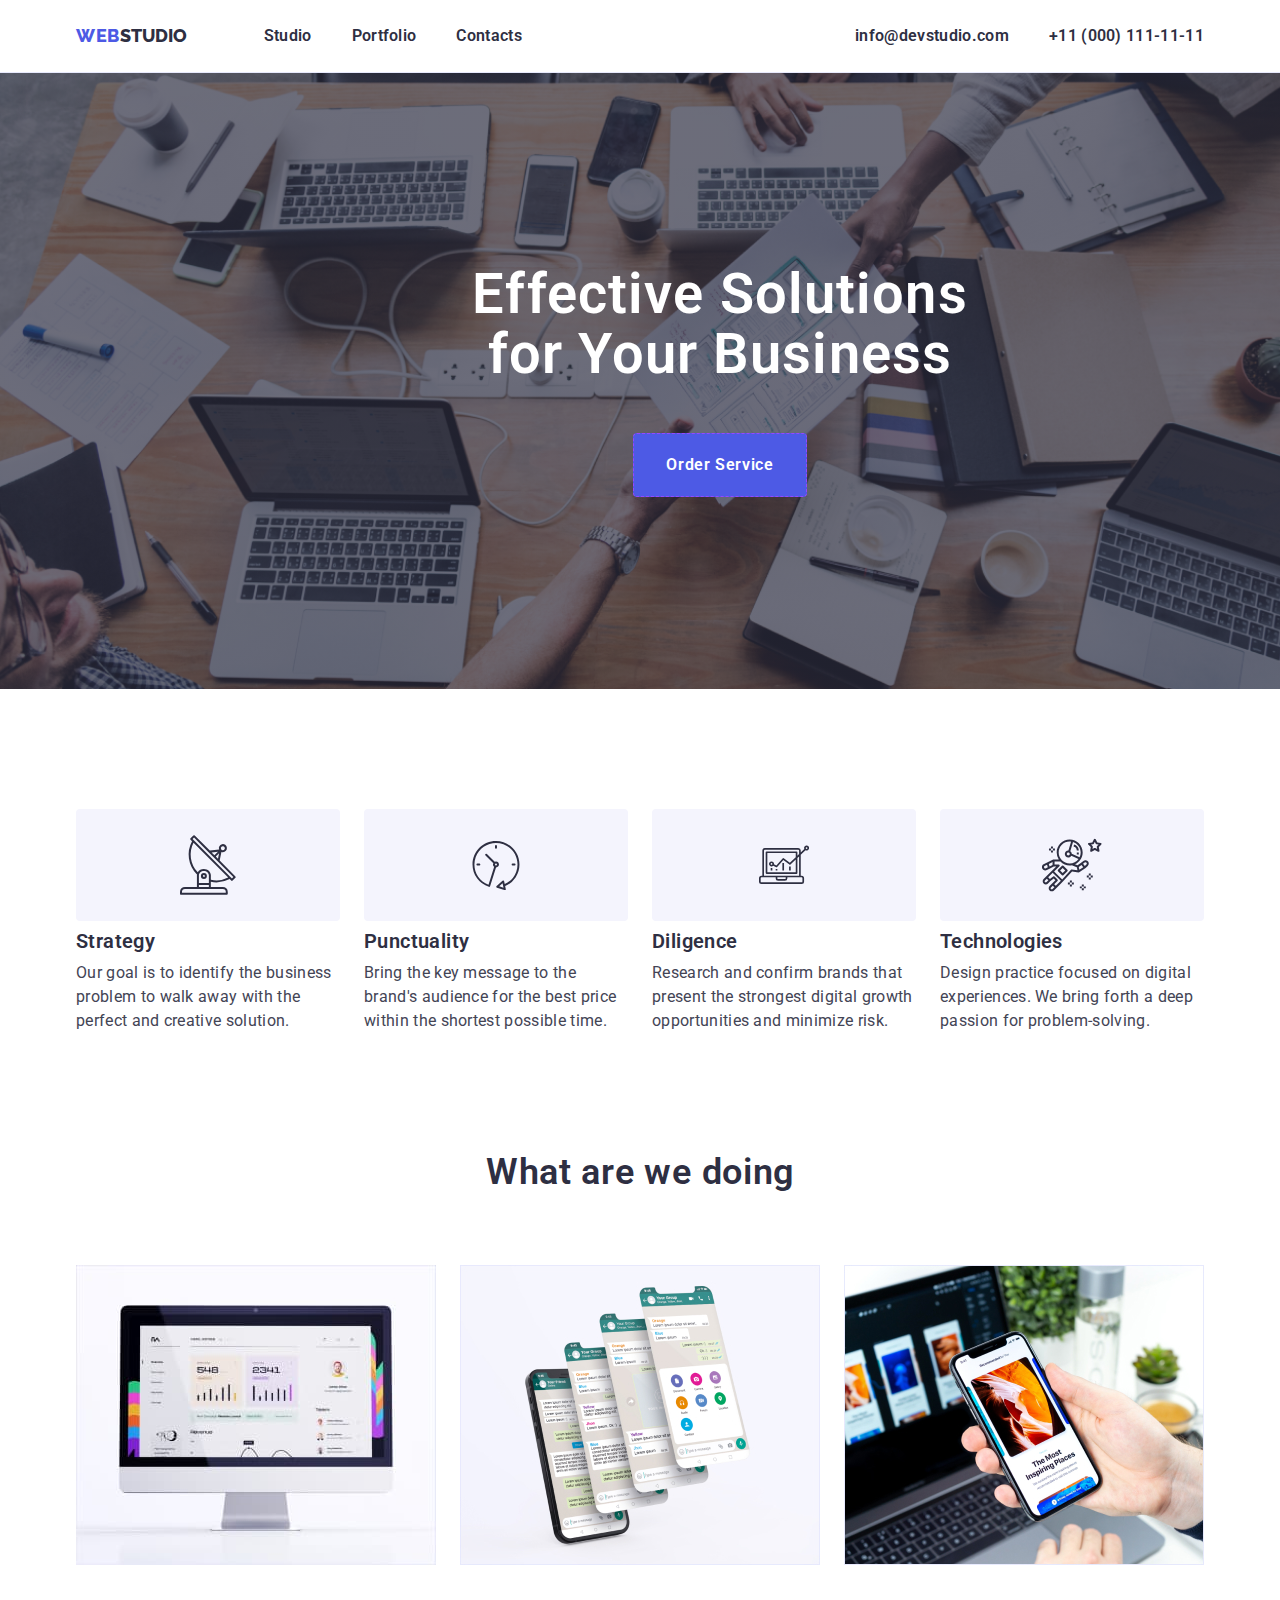
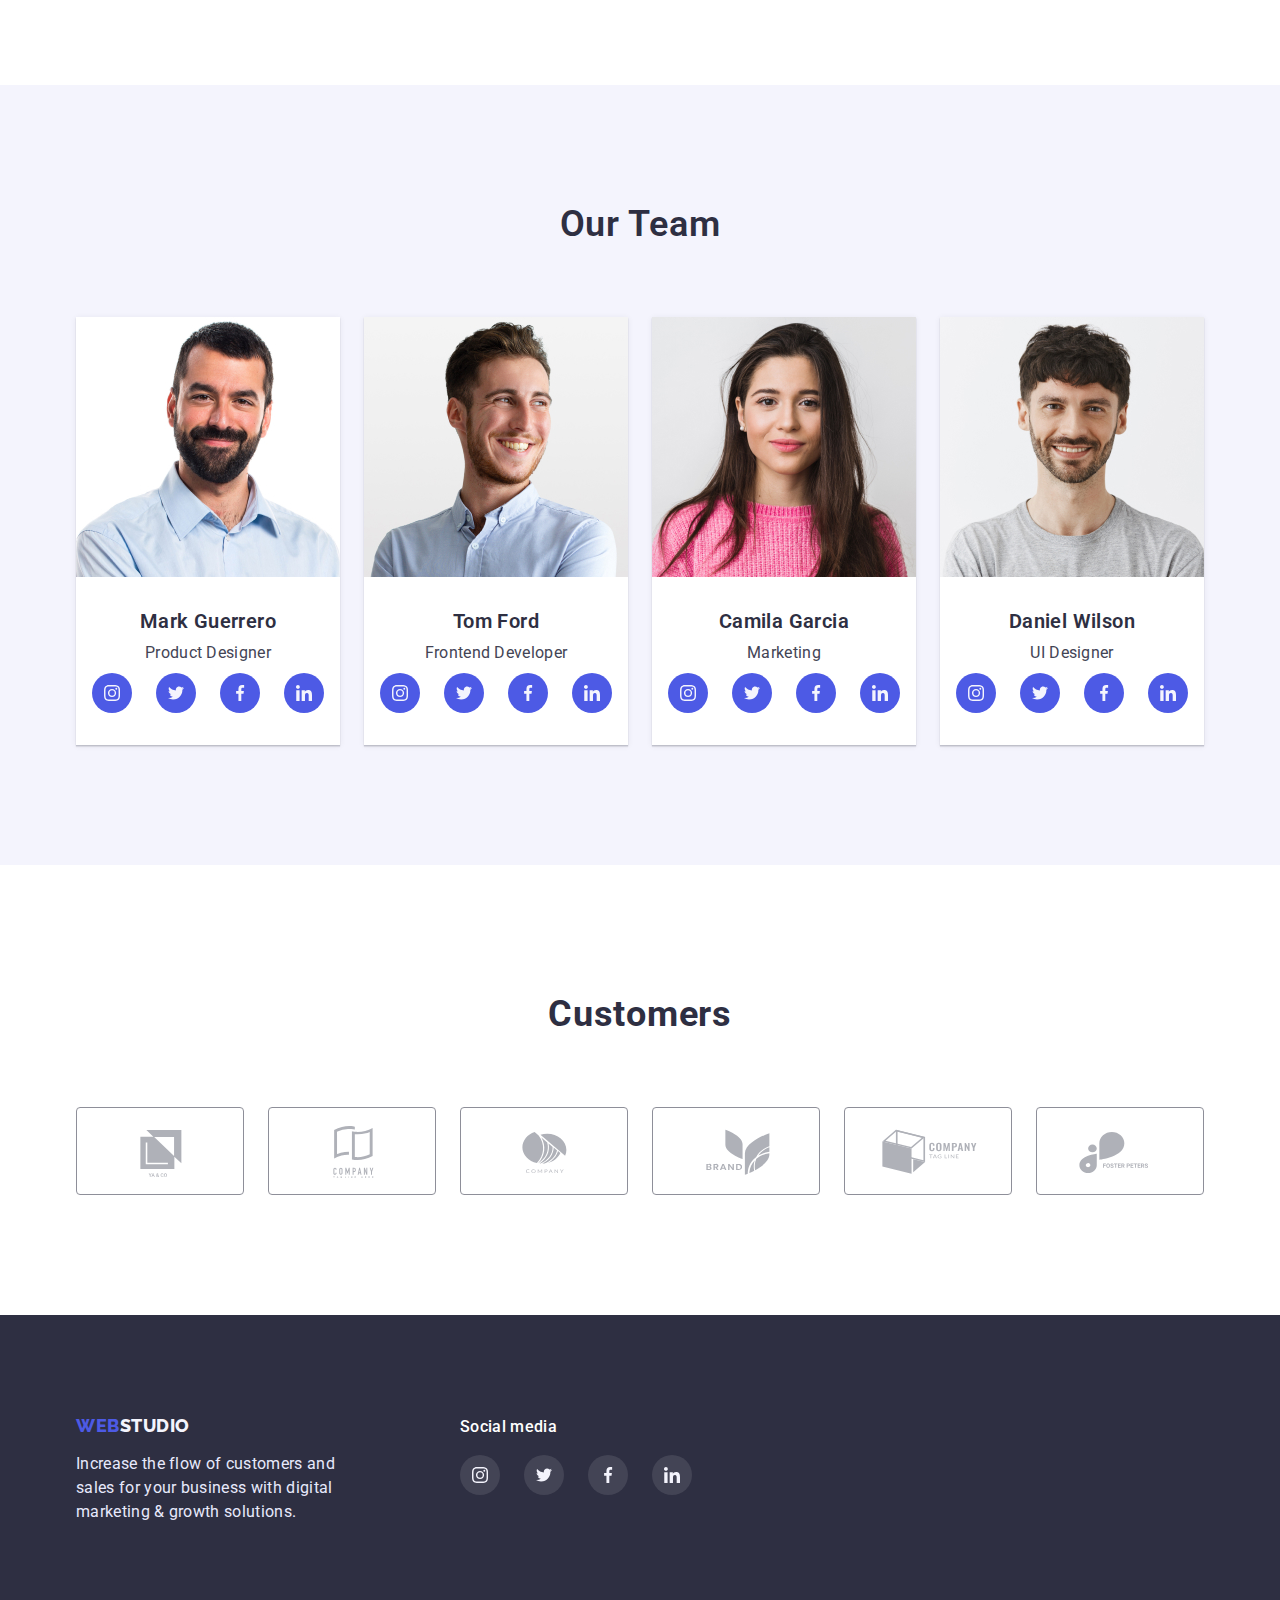
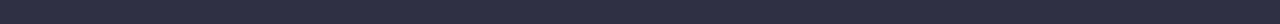
==== index.html @ 657a880b "дз5" ====
<!DOCTYPE html>
<html lang="en">
<head>
    <meta charset="UTF-8">
    <meta http-equiv="X-UA-Compatible" content="IE=edge">
    <meta name="viewport" content="width=device-width, initial-scale=1.0">
    <title>webstudio</title>
    <link rel="preconnect" href="https://fonts.googleapis.com">
    <link rel="preconnect" href="https://fonts.gstatic.com" crossorigin>
    <link href="https://fonts.googleapis.com/css2?family=Raleway:wght@800&family=Roboto:wght@400;500;700;900&display=swap" rel="stylesheet">
    <link rel="stylesheet" href="https://cdnjs.cloudflare.com/ajax/libs/modern-normalize/1.1.0/modern-normalize.min.css">
    <link rel="stylesheet" href="./css/styles.css">
</head>

<body>

<!--Header-->
    <header class="header">
    <div class="container header-container">
            <a class="header-logo link" href="/"><span class="header-logo-web">WEB</span>STUDIO</a>
        <nav class="header-nav">
            <ul class="header-list list">
                <li class="header-item">
                    <a class="header-link link" href="./index.html">Studio</a>
                </li>
                <li class="header-item"><a class="header-link link" href="./portfolio.html">Portfolio</a>
                </li>
                <li class="header-item"><a class="header-link link" href="">Contacts</a>
                </li>
            </ul>
        </nav>
    
            <ul class="contacts list">
                <li class="header-mail"><a class="header-link link" href="mailto:info@devstudio.com">info@devstudio.com</a></li>
                <li class="header-tel"><a class="header-link link" href="tel:+110001111111">+11 (000) 111-11-11</a></li>
            </ul>
        </div>
    </header>

<!--Main-->
    <main>
    <section class="main">
    <div class="container">
        <h1 class="main-title">Effective Solutions for Your Business</h1>
        <button class="main-btn" type="button">Order Service</button>
    </div>
    </section>

    <!--Section-1-->

    <section class="about">
    <div class="container">
        <ul class="about-catalog list">
            <li class="about-list">   
                <div class="about-block">  
                <a href="" class="about-link link">
                    <svg class="about-icon" width="59.72px" height="64px">
                <use href="./image/icons.svg#icon-antenna-1"></use>
                    </svg>    
                </a> </div>
                <h3 class="about-title">Strategy</h3>
                <p class="about-text">Our goal is to identify the business
                    problem to walk away with the perfect and creative solution. </p>
            </li>
            <li class="about-list"> 
                <div class="about-block">
                <a href="" class="about-link link">
                    <svg class="about-icon" width="64px" height="49.09px">
                <use href="./image/icons.svg#icon-clock-1"></use>
                    </svg>
                </a></div>
                <h3 class="about-title">Punctuality</h3>
                <p class="about-text">Bring the key message to the brand's audience for the best price within the shortest possible time.</p>
            </li>
            <li class="about-list">
                <div class="about-block">
                <a href="" class="about-link link">
                    <svg class="about-icon" width="50.13px" height="55.46px">
                <use href="./image/icons.svg#icon-diagram-1"></use>
                    </svg>
                </a></div>
                <h3 class="about-title">Diligence</h3>
                <p class="about-text">Research and confirm brands that present the strongest digital growth opportunities and minimize risk.</p>
            </li>
            <li class="about-list">
                <div class="about-block">
                <a href="" class="about-link link">
                    <svg class="about-icon" width="59.72px" height="64px">
                <use href="./image/icons.svg#icon-astronaut-1"></use>
                    </svg>
                </a></div>
                <h3 class="about-title">Technologies</h3>
                <p class="about-text">Design practice focused on digital experiences. We bring forth a deep passion for problem-solving.</p>
            </li>
        </ul>
    </div>
    </section>

    <!--Section-2-->
    <section class="product">
    <div class="container">
        <h2 class="product-title">What are we doing</h2>
        <ul class="product-catalog list">
            <li class="product-item"><img src="./image/img1.jpg" alt="monitor" width="360"></li>
            <li class="product-item"><img src="./image/img2.jpg" alt="phone" width="360"></li>
            <li class="product-item"><img src="./image/img3.jpg" alt="notebook" width="360"></li>
        </ul>
    </div>
    </section>

    <!--Section-3-->
    <section class="team">
    <div class="container">
        <h2 class="team-title">Our Team</h2>
        <ul class="team-catalog list">
            <li class="team-item">
                <img src="./image/team1.jpg" alt="Mark Guerrero" width="264">
            <div class="team-block">
                <h3 class="team-tit">Mark Guerrero</h3>
                <p class="team-text">Product Designer</p>
                <ul class="team-soc-list list">
                    <li class="team-soc-item">
                        <a href="" class="team-soc-link link">
                            <svg class="team-soc-icon" width="16" height="16">
                                <use href="./image/icons.svg#icon-instagram-2">
                                </use>
                            </svg>
                        </a>
                    </li>
                    <li class="team-soc-item">
                        <a href="" class="team-soc-link link">
                        <svg class="team-soc-icon" width="16" height="16">
                            <use href="./image/icons.svg#icon-twitter-1">
                            </use>
                        </svg>
                        </a>
                    </li>
                    <li class="team-soc-item">
                        <a href="" class="team-soc-link link">
                        <svg class="team-soc-icon" width="16" height="16">
                            <use href="./image/icons.svg#icon-facebook-1">
                            </use>
                        </svg>
                        </a>
                    </li>
                    <li class="team-soc-item"><a href="" class="team-soc-link link">
                        <svg class="team-soc-icon" width="16" height="16">
                            <use href="./image/icons.svg#icon-linkedin-1">
                            </use>
                        </svg>
                        </a>
                    </li>
                </ul>
            </div>
            </li>
            <li class="team-item">
                <img src="./image/team2.jpg" alt="Tom Ford" width="264">
            <div class="team-block">
                <h3 class="team-tit">Tom Ford</h3>
                <p class="team-text">Frontend Developer</p>
                <ul class="team-soc-list list">
                    <li class="team-soc-item">
                        <a href="" class="team-soc-link link">
                            <svg class="team-soc-icon" width="16" height="16">
                                <use href="./image/icons.svg#icon-instagram-2">
                                </use>
                            </svg>
                        </a>
                    </li>
                    <li class="team-soc-item">
                        <a href="" class="team-soc-link link">
                        <svg class="team-soc-icon" width="16" height="16">
                            <use href="./image/icons.svg#icon-twitter-1">
                            </use>
                        </svg>
                        </a>
                    </li>
                    <li class="team-soc-item">
                        <a href="" class="team-soc-link link">
                        <svg class="team-soc-icon" width="16" height="16">
                            <use href="./image/icons.svg#icon-facebook-1">
                            </use>
                        </svg>
                        </a>
                    </li>
                    <li class="team-soc-item"><a href="" class="team-soc-link link">
                        <svg class="team-soc-icon" width="16" height="16">
                            <use href="./image/icons.svg#icon-linkedin-1">
                            </use>
                        </svg>
                        </a>
                    </li>
                </ul>
            </div>
            </li>
            <li class="team-item">
                <img src="./image/team3.jpg" alt="Camila Garcia" width="264">
            <div class="team-block">
                <h3 class="team-tit">Camila Garcia</h3>
                <p class="team-text">Marketing</p>
                <ul class="team-soc-list list">
                    <li class="team-soc-item">
                        <a href="" class="team-soc-link link">
                            <svg class="team-soc-icon" width="16" height="16">
                                <use href="./image/icons.svg#icon-instagram-2">
                                </use>
                            </svg>
                        </a>
                    </li>
                    <li class="team-soc-item">
                        <a href="" class="team-soc-link link">
                        <svg class="team-soc-icon" width="16" height="16">
                            <use href="./image/icons.svg#icon-twitter-1">
                            </use>
                        </svg>
                        </a>
                    </li>
                    <li class="team-soc-item">
                        <a href="" class="team-soc-link link">
                        <svg class="team-soc-icon" width="16" height="16">
                            <use href="./image/icons.svg#icon-facebook-1">
                            </use>
                        </svg>
                        </a>
                    </li>
                    <li class="team-soc-item"><a href="" class="team-soc-link link">
                        <svg class="team-soc-icon" width="16" height="16">
                            <use href="./image/icons.svg#icon-linkedin-1">
                            </use>
                        </svg>
                        </a>
                    </li>
                </ul>
            </div>
            </li>
            <li class="team-item">
                <img src="./image/team4.jpg" alt="Daniel Wilson" width="264">
            <div class="team-block">
                <h3 class="team-tit">Daniel Wilson</h3>
                <p class="team-text">UI Designer</p>
                <ul class="team-soc-list list">
                    <li class="team-soc-item">
                        <a href="" class="team-soc-link link">
                            <svg class="team-soc-icon" width="16" height="16">
                                <use href="./image/icons.svg#icon-instagram-2">
                                </use>
                            </svg>
                        </a>
                    </li>
                    <li class="team-soc-item">
                        <a href="" class="team-soc-link link">
                        <svg class="team-soc-icon" width="16" height="16">
                            <use href="./image/icons.svg#icon-twitter-1">
                            </use>
                        </svg>
                        </a>
                    </li>
                    <li class="team-soc-item">
                        <a href="" class="team-soc-link link">
                        <svg class="team-soc-icon" width="16" height="16">
                            <use href="./image/icons.svg#icon-facebook-1">
                            </use>
                        </svg>
                        </a>
                    </li>
                    <li class="team-soc-item"><a href="" class="team-soc-link link">
                        <svg class="team-soc-icon" width="16" height="16">
                            <use href="./image/icons.svg#icon-linkedin-1">
                            </use>
                        </svg>
                        </a>
                    </li>
                </ul>
            </div>
                </li>
        </ul>
    </div>
    </section>
    </main>

    <!--Customers-->
<section class="customers">
    <div class="container">
    <h2 class="customers-title">Customers</h2>
        <ul class="customers-list list">
            <li class="customers-item">
                <a href="" class="customers-link link">
                    <svg class="customers-icon" width="104px" height="56px">
                <use href="./image/icons.svg#icon-Logo"></use>
                </svg></a></li>
            <li class="customers-item widht=10">
                <a href="" class="customers-link link">
                    <svg class="customers-icon" width="104px" height="56px">
                <use href="./image/icons.svg#icon-Logo-1"></use>
            </svg></a></li>
            <li class="customers-item"><a href="" class="customers-link link">
                <svg class="customers-icon" width="104px" height="56px">
                <use href="./image/icons.svg#icon-Logo-2"></use>
            </svg></a></li>
            <li class="customers-item"><a href="" class="customers-link link">
                <svg class="customers-icon" width="104px" height="56px">
                <use href="./image/icons.svg#icon-Logo-3"></use>
            </svg></a></li>
            <li class="customers-item"><a href="" class="customers-link link">
                <svg class="customers-icon" width="104px" height="56px">
                <use href="./image/icons.svg#icon-Logo-5"></use>
            </svg></a></li>
            <li class="customers-item"><a href="" class="customers-link link">
                <svg class="customers-icon" width="104px" height="56px">
                <use href="./image/icons.svg#icon-Logo-4"></use>
            </svg></a></li>
        </ul>
    </div>
</section>

<!--Footer-->
    <footer class="footer">
    <div class="container">
        <ul class="footer-catalog list">
            <li>
                <div class="footer-container">
                    <a class="footer-logo link" href="/"><span class="footer-logo-web">WEB</span>STUDIO</a>
                </div>
                    <p class="footer-text">Increase the flow of customers and sales for your business with digital marketing & growth solutions.</p>
            </li>
            <li>
                <div>
                    <p class="footer-media">Social media</p>
                    <ul class="footer-soc-list list">
                        <li class="footer-soc-item">
                            <a href="" class="footer-soc-link link">
                                <svg class="footer-soc-icon" width="16" height="16">
                                    <use href="./image/icons.svg#icon-instagram-2">
                                    </use>
                                </svg>
                            </a>
                        </li>
                        <li class="footer-soc-item">
                            <a href="" class="footer-soc-link link">
                            <svg class="footer-soc-icon" width="16" height="16">
                                <use href="./image/icons.svg#icon-twitter-1">
                                </use>
                            </svg>
                            </a>
                        </li>
                        <li class="footer-soc-item">
                            <a href="" class="footer-soc-link link">
                            <svg class="footer-soc-icon" width="16" height="16">
                                <use href="./image/icons.svg#icon-facebook-1">
                                </use>
                            </svg>
                            </a>
                        </li>
                        <li class="footer-soc-item">
                            <a href="" class="footer-soc-link link">
                            <svg class="footer-soc-icon" width="16" height="16">
                                <use href="./image/icons.svg#icon-linkedin-1">
                                </use>
                            </svg>
                            </a>
                        </li>
                    </ul>
                </div>
            </li>
            <li>
                <div></div>
            </li>
        </ul>
    </div>
    </footer>
    
</body>


</html>
---- css/styles.css ----
:root {
--first-title-color: #FFFFFF;
--second-title-color: #2E2F42;
--text-color: #434455;
}

h1,
h2,
h3,
p {
    margin: 0;}

ul {
        margin: 0;
        padding-left: 0;
        padding-inline: 0;
        display: block;
    }

img {
    display: block;
    width: 100%;
    height: a;
}

body{
    font-family: Roboto, sans-serif;  
}

/*----Header----*/

logo {
    color: var(--title-text-color);
}

.list {
    list-style: none;}

.link {
    text-decoration: none;
}

.container {
    width: 1158px;
    padding-left: 15px;
    padding-right: 15px;
    align-items: center;
    margin-left: auto;
    margin-right: auto;}

.header {
    padding-top: 24px;
    padding-bottom: 24px;
    border-bottom: 1px solid #E7E9FC;}

.header-container { 
    display: flex;
    align-items: center;
}     

.header-logo { 
    margin-right: 77px;
    font-family: 'Raleway';
    font-weight: 800;
    font-size: 18px;
    line-height: 1.33;
    color: #2E2F42;
}

.header-logo-web {
    font-family: 'Raleway', sans-serif;
    font-weight: 800;
    font-size: 18px;
    line-height: 1.33;
    letter-spacing: 0.03em;
    color: #4D5AE5;
}

.header-item {
    color: #2E2F42;
} 

.header-nav {
    margin-right: auto;
    font-family: 'Roboto';
    font-weight: 600;
    font-size: 16px;
    line-height: 1.5; 
    letter-spacing: 0.02em;
    color: #2E2F42;
}

.header-list {
    display: flex;
    align-items: center;
    gap: 40px;
}

.header-link {
    font-family: 'Roboto';
    font-weight: 600;
    font-size: 16px;
    line-height: 1.5; 
    letter-spacing: 0.02em;
    color: #2E2F42;
}

.contacts {
    display: flex;
    align-items: center;
    gap: 40px;
}   


.header-link:hover,
.header-link:focus { 
    color: #4D5AE5;;
}

.visually-hidden {
    border: 0;
    clip: rect(0 0 0 0);
    height: auto;
    margin: 0;
    overflow: hidden;
    padding: 0;
    position: absolute;
    width: 1px;
    white-space: nowrap;
}

.header-mail,
.header-tel {
    font-family: 'Roboto';
    font-size: 16px;
    line-height: 1.5;
    letter-spacing: 0.02em;
    color: #434455;
}



/*----Main----*/

.main {
    padding-top: 192px;
    padding-bottom: 192px;
    min-width: 1440px;
    background-image: linear-gradient(rgba(46, 47, 66, 0.7), rgba(46, 47, 66, 0.7)), url(../image/hero\ image.jpg);
    background-repeat: no-repeat;
    background-position: center;
    background-size: cover;
}

.main-title {
    width: 496px;
    text-align: center;
    font-family: 'Roboto';
    font-weight: 600;
    font-size: 56px;
    line-height: 1.07;
    letter-spacing: 0.02em;
    color: var(--first-title-color);
    margin: 0 auto;
    margin-bottom: 48px;
}

.main-btn {
    display: block;
    margin: 0 auto;
    border-radius: 4px;
    padding: 16px 32px;
    min-width: 106px;
    font-family: 'Roboto';
    font-weight: 600;
    font-size: 16px;
    line-height: 1.9;
    letter-spacing: 0.04em;
    color: #FFFFFF;
    background: #4D5AE5;
    cursor: pointer;
    border: 1px dashed #9747FF;


}

.main-btn:hover,
.main-btn:focus {
    background: #404BBF;
    box-shadow: 0px 4px 4px rgba(0, 0, 0, 0.15);
}

.about {
    padding-top: 120px;
    padding-bottom:  120px;
    display: flex;
}
.about-catalog {
    display: flex; 
    column-gap: 24px;
    justify-content: center;
}

.about-list {
    display: flex;
    flex-wrap: wrap;


}
.about-block {
    margin-bottom: 8px;
    display: flex;
    flex-wrap: wrap;
    height: 112px;
    width: 264px;
}

.about-link {
    width: 100%;
    height: 100%;
    display: flex;
    align-items: center;
    justify-content: center;
    background: #F4F4FD;
    border-radius: 4px;
    color: #2E2F42;
}

.about-icon {
fill:currentColor;
}

.about-link:hover,
.about-link:focus {
    border: 1px solid #404BBF;
    color: #404BBF;
}


.about-title {
    font-family: 'Roboto';
    font-weight: 600;
    font-size: 20px;
    line-height: 1.2;
    letter-spacing: 0.02em;
    color: var(--second-title-color);
    margin-bottom: 8px;
}

.about-text {
    width: 264px;
    font-family: 'Roboto';
    font-size: 16px;
    line-height: 1.5;
    letter-spacing: 0.02em;
    color: var(--text-color);
}

.product {
    padding-bottom: 120px;
} 
.product-title {
    text-align: center;
    margin-bottom: 72px;
    font-family: 'Roboto';
    font-weight: 600;
    font-size: 36px;
    line-height: 1.11;
    letter-spacing: 0.02em;
    color: var(--second-title-color);
}

.product-catalog {
    display: flex;
    gap: 24px;
}

/*---- TEAM----*/

.team {
    padding-top: 120px;
    padding-bottom: 120px;
    background: #F4F4FD;
    text-align: center;
}

.team-title {
    margin-bottom: 72px;
    font-family: 'Roboto';
    font-weight: 600;
    font-size: 36px;
    line-height: 1.11;
    letter-spacing: 0.02em;
    color: var(--second-title-color);
}

.team-catalog {
    display: flex;
    flex-wrap: wrap;
    gap: 24px;
}

.team-item {
    background: #FFFFFF;
    box-shadow: 0px 1px 6px rgba(46, 47, 66, 0.08), 0px 1px 1px rgba(46, 47, 66, 0.16), 0px 2px 1px rgba(46, 47, 66, 0.08);
}

.team-tit,
.menu-tit {
    margin-bottom: 8px;
    font-family: 'Roboto';
    font-weight: 600;
    font-size: 20px;
    line-height: 1.2;
    letter-spacing: 0.02em;
    color: var(--second-title-color);
}

.team-text {
    font-family: 'Roboto';
    font-size: 16px;
    line-height: 1.5;
    letter-spacing: 0.02em;
    color: var(--text-color);
    margin-bottom: 8px;
}

.team-soc-list {
    display: flex;
    justify-content: center;
    gap: 24px;
}

.team-soc-item {
    width: 40px;
    height: 40px;
}

.team-soc-link {
    width: 100%;
    height: 100%;
    background-color: #4D5AE5;
    border-radius: 50%;
    display: flex;
    align-items: center;
    justify-content: center;
}

.team-soc-link:hover,
.team-soc-link:focus {
    background: #404BBF;

}

.team-block,
.menu-block {
    padding-top: 32px;
    padding-bottom: 32px;
}

.filters {
    display: flex;
    flex-direction: row;
    align-items: flex-start;
    justify-content: center;
    padding: 0;
    gap: 24px;
    margin-bottom: 72px;
}  

.filters-link { 
    justify-content: center;
    background: #FFFFFF;
    }  

.filters-btn {
    padding: 12px 24px 12px 24px;
    font-family: 'Roboto';
    font-weight: 600;
    font-size: 16px;
    line-height: 1.5;
    letter-spacing: 0.04em;
    color: #4D5AE5;
    background: #F4F4FD;
    cursor: pointer;
    border: 1px solid #E7E9FC;
}

.filters-btn:hover,
.filters-btn:focus {
    color: #FFFFFF;
    background: #4D5AE5;
    box-shadow: 0px 4px 4px rgba(0, 0, 0, 0.25), 0px 2px 1px rgba(0, 0, 0, 0.08), 0px 2px 2px rgba(0, 0, 0, 0.12);
}

.menu {
    padding: 96px 0 120px;
}

.menu-catalog {
    display: flex;
    flex-wrap: wrap;
    column-gap: 24px;
    row-gap: 48px;
}

.menu-list {
    overflow: hidden;
}

.overlay {
    position: relative;
    display: block;
}

.menu-overlay {
    position: absolute;
    left: 0;
    top: 0;
    width: 100%;
    height: 100%;

    font-family: 'Roboto';
    font-size: 16px;
    line-height: 1.5;
    letter-spacing: 0.02em;

    color: #F4F4FD;
    padding: 40px 32px 164px 32px;
    background: #4D5AE5;
    background-blend-mode: soft-light;
    mix-blend-mode: normal;

    overflow: scroll;
    transform: translate(0, 100%);
    transform: translate 500ms linear;

    }

.menu-list:hover,
.menu-list:focus {
    box-shadow: 0px 1px 6 0 #2E2F42;
    box-shadow: 0px 1px 6px rgba(46, 47, 66, 0.08), 0px 1px 1px rgba(46, 47, 66, 0.16), 0px 2px 1px rgba(46, 47, 66, 0.08);
    transform: translate(0, 0);
}

.menu-block {
    border-bottom: 1px solid #E7E9FC;
    border-left: 1px solid #E7E9FC;
    border-right: 1px solid #E7E9FC;
    padding-left: 16px;
}

.menu-overlay:hover .overlay,
.menu-overlay:focus .overlay{
    transform: translate(0, 0);
}

.menu-text {
    font-family: 'Roboto';
    font-size: 16px;
    line-height: 1.5;
    letter-spacing: 0.02em;
    color: #434455; 
}

/*----Customers----*/

.customers {
    padding-top: 130px;
    padding-bottom: 120px;
    background: var(--first-title-color);
    text-align: center;
}
.customers-title {
    padding-bottom: 72px;
    font-family: 'Roboto';
    font-weight: 700;
    font-size: 36px;
    line-height: 1.11;
    text-align: center;
    letter-spacing: 0.02em;
    text-transform: capitalize;

color: var(--second-title-color);;
}

.customers-list {
    display: flex;
    justify-content: center;
    gap: 24px;
}

.customers-item {
    width: calc((100% - 120px) / 6);
    height: 88px;
}

.customers-link {
    width: 100%;
    height: 100%;
    border: 1px solid #8E8F99;
    border-radius: 4px;
    color:  #AFB1B8;
    display: flex;
    align-items: center;
    justify-content: center;
}

.customers-icon {
    fill:currentColor;
}

.customers-link:hover,
.customers-link:focus {
    border: 1px solid #404BBF;
    color: #404BBF;
}



/*----Foooter----*/

.footer {
    padding: 100px 0;
    background: #2E2F42;
}

.footer-container {
margin-bottom: 16px;
}

.footer-catalog {
    display: flex;
    flex-wrap: wrap;
    gap: 120px;
}

.footer-logo {
    font-family: 'Raleway';
    font-weight: 800;
    font-size: 18px;
    line-height: 1.17;
    letter-spacing: 0.03em;
    color: #F4F4FD;
    margin: 0;
}

.footer-logo-web{
    font-family: 'Raleway';
    font-weight: 800;
    font-size: 18px;
    line-height: 1.17;
    letter-spacing: 0.03em;
    color: #4D5AE5;
    margin: 0;
}

.footer-text {
    max-width: 264px;
    font-family: 'Roboto';
    font-size: 16px;
    line-height: 1.5;
    letter-spacing: 0.02em;
    color: #E7E9FC;
    margin: 0;
}

.footer-media{
    margin-bottom: 16px;
    font-family: 'Roboto';
    font-weight: 500;
    font-size: 16px;
    line-height: 1.5;
    letter-spacing: 0.02em;
    color: #FFFFFF;

}

.footer-soc-list {
    display: flex;
    justify-content: center;
    gap: 24px;
}

.footer-soc-item {
    width: 40px;
    height: 40px;
}

.footer-soc-link {
    width: 100%;
    height: 100%;
    background-color:rgba(255, 255, 255, 0.1);
    border-radius: 50%;
    display: flex;
    align-items: center;
    justify-content: center;
}

.footer-soc-link:hover,
.footer-soc-link:focus {
    background: #31D0AA;
}
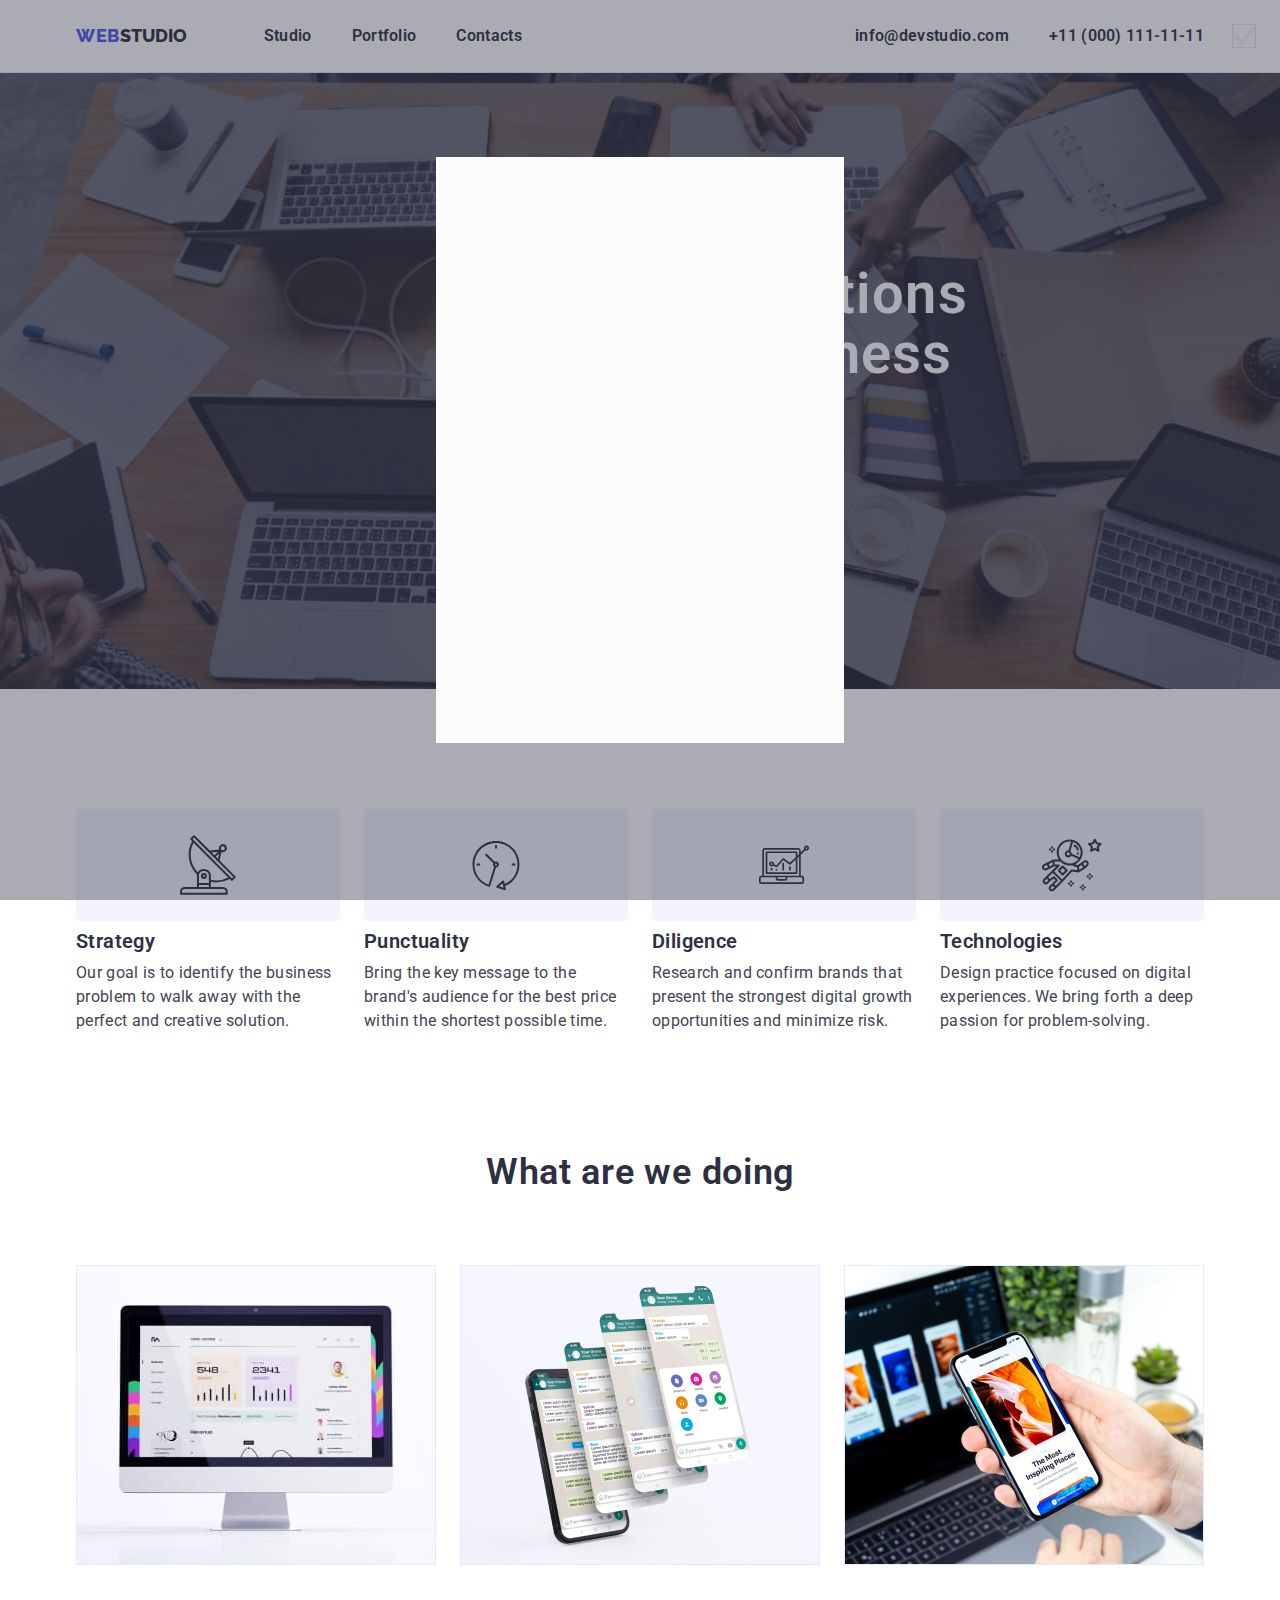
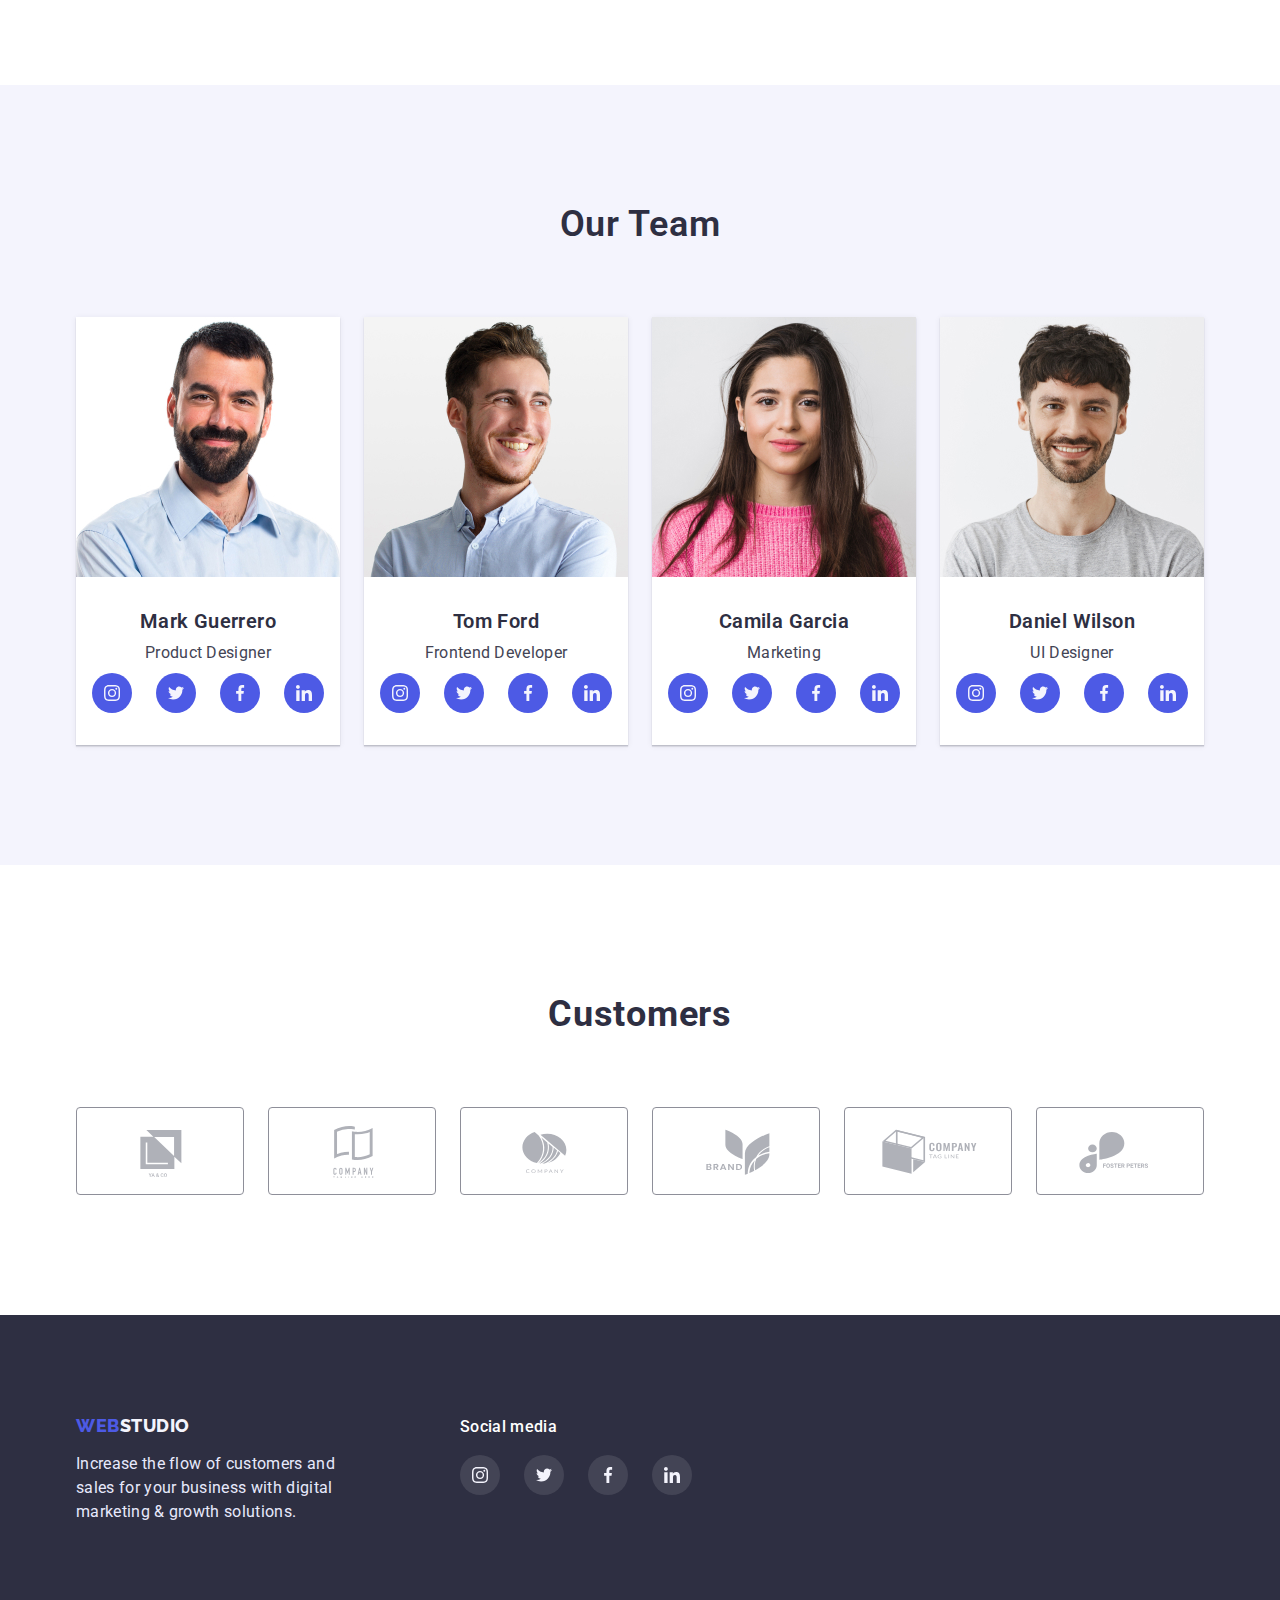
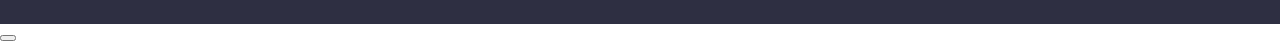
==== commit e304205e: "модальне вікно" ====
--- a/index.html
+++ b/index.html
@@ -368,7 +368,16 @@
         </ul>
     </div>
     </footer>
-    
+
+<div class="backdrop">
+<div class="modal">
+</div>
+</div>
+<button type="button" class="modal-close-btn">
+    <svg class="modal-close-btn-icon" width="8" height="8">
+        <use href="./image/icons.svg#icon-Vector"></use></svg>
+</button>
+         
 </body>
 
 
--- a/css/styles.css
+++ b/css/styles.css
@@ -404,55 +404,48 @@
     row-gap: 48px;
 }
 
-.menu-list {
+
+.menu-list:hover,
+.menu-list:focus {
+    box-shadow: 0px 1px 6 0 #2E2F42;
+    box-shadow: 0px 1px 6px rgba(46, 47, 66, 0.08), 0px 1px 1px rgba(46, 47, 66, 0.16), 0px 2px 1px rgba(46, 47, 66, 0.08);
+}
+
+.menu-block {
+    border-bottom: 1px solid #E7E9FC;
+    border-left: 1px solid #E7E9FC;
+    border-right: 1px solid #E7E9FC;
+    padding-left: 16px;
+    }
+
+.menu-overlay {
+    position: relative;
     overflow: hidden;
 }
 
 .overlay {
-    position: relative;
-    display: block;
-}
-
-.menu-overlay {
     position: absolute;
     left: 0;
     top: 0;
     width: 100%;
     height: 100%;
-
-    font-family: 'Roboto';
-    font-size: 16px;
-    line-height: 1.5;
-    letter-spacing: 0.02em;
-
+    
+    overflow: scroll;
+    transform: translate(0, 100%);
+    transform: translate 250ms cubic-bezier(0.4, 0, 0.2, 1);
+
+    font-family: 'Roboto';
+    font-size: 16px;
+    line-height: 1.5;
+    letter-spacing: 0.02em;
     color: #F4F4FD;
     padding: 40px 32px 164px 32px;
     background: #4D5AE5;
     background-blend-mode: soft-light;
-    mix-blend-mode: normal;
-
-    overflow: scroll;
-    transform: translate(0, 100%);
-    transform: translate 500ms linear;
-
-    }
-
-.menu-list:hover,
-.menu-list:focus {
-    box-shadow: 0px 1px 6 0 #2E2F42;
-    box-shadow: 0px 1px 6px rgba(46, 47, 66, 0.08), 0px 1px 1px rgba(46, 47, 66, 0.16), 0px 2px 1px rgba(46, 47, 66, 0.08);
-    transform: translate(0, 0);
-}
-
-.menu-block {
-    border-bottom: 1px solid #E7E9FC;
-    border-left: 1px solid #E7E9FC;
-    border-right: 1px solid #E7E9FC;
-    padding-left: 16px;
 }
 
 .menu-overlay:hover .overlay,
-.menu-overlay:focus .overlay{
+.menu-overlay:focus .overlay {
     transform: translate(0, 0);
 }
 
@@ -603,6 +596,36 @@
     background: #31D0AA;
 }
 
-
-
- +.backdrop {
+    position: fixed;
+    z-index: 100;
+    top: 0;
+    left: 0;
+    width: 100%;
+    height: 100%;
+    background: rgba(46, 47, 66, 0.4);
+}   
+
+ .modal {
+    position: absolute;
+    top: 50%;
+    left: 50%;
+    transform: translate(-50%, -50%);
+    width: 408px;
+    height: 586px;
+    background: #FCFCFC;;
+}
+
+.modal-close-btn-icon {
+    position: absolute;
+    top: 24px;
+    right: 24px;
+    display: block;
+    justify-content: center;
+    align-items: center;
+    width: 24px;
+    height: 24px;
+    background: transparent;
+    border: 1px solid rgba(0, 0, 0, 0.1);
+    padding: 0;
+}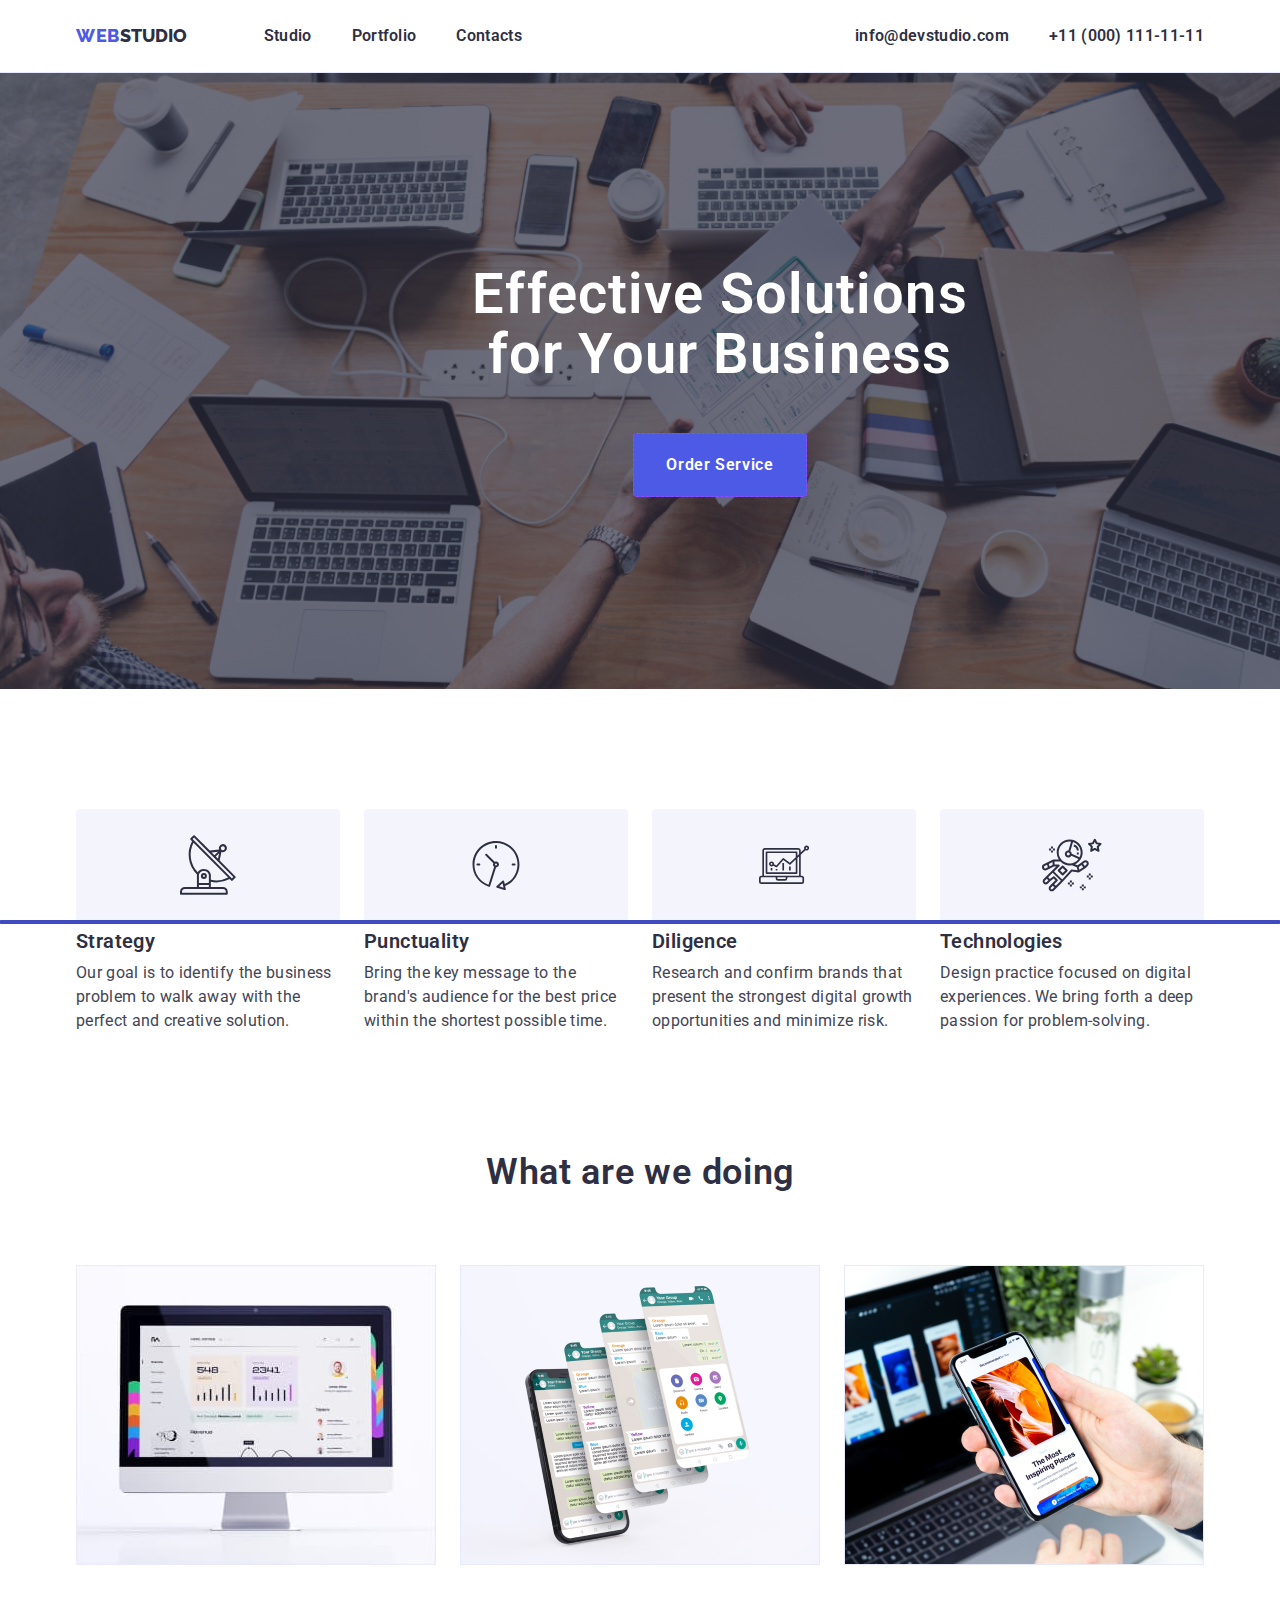
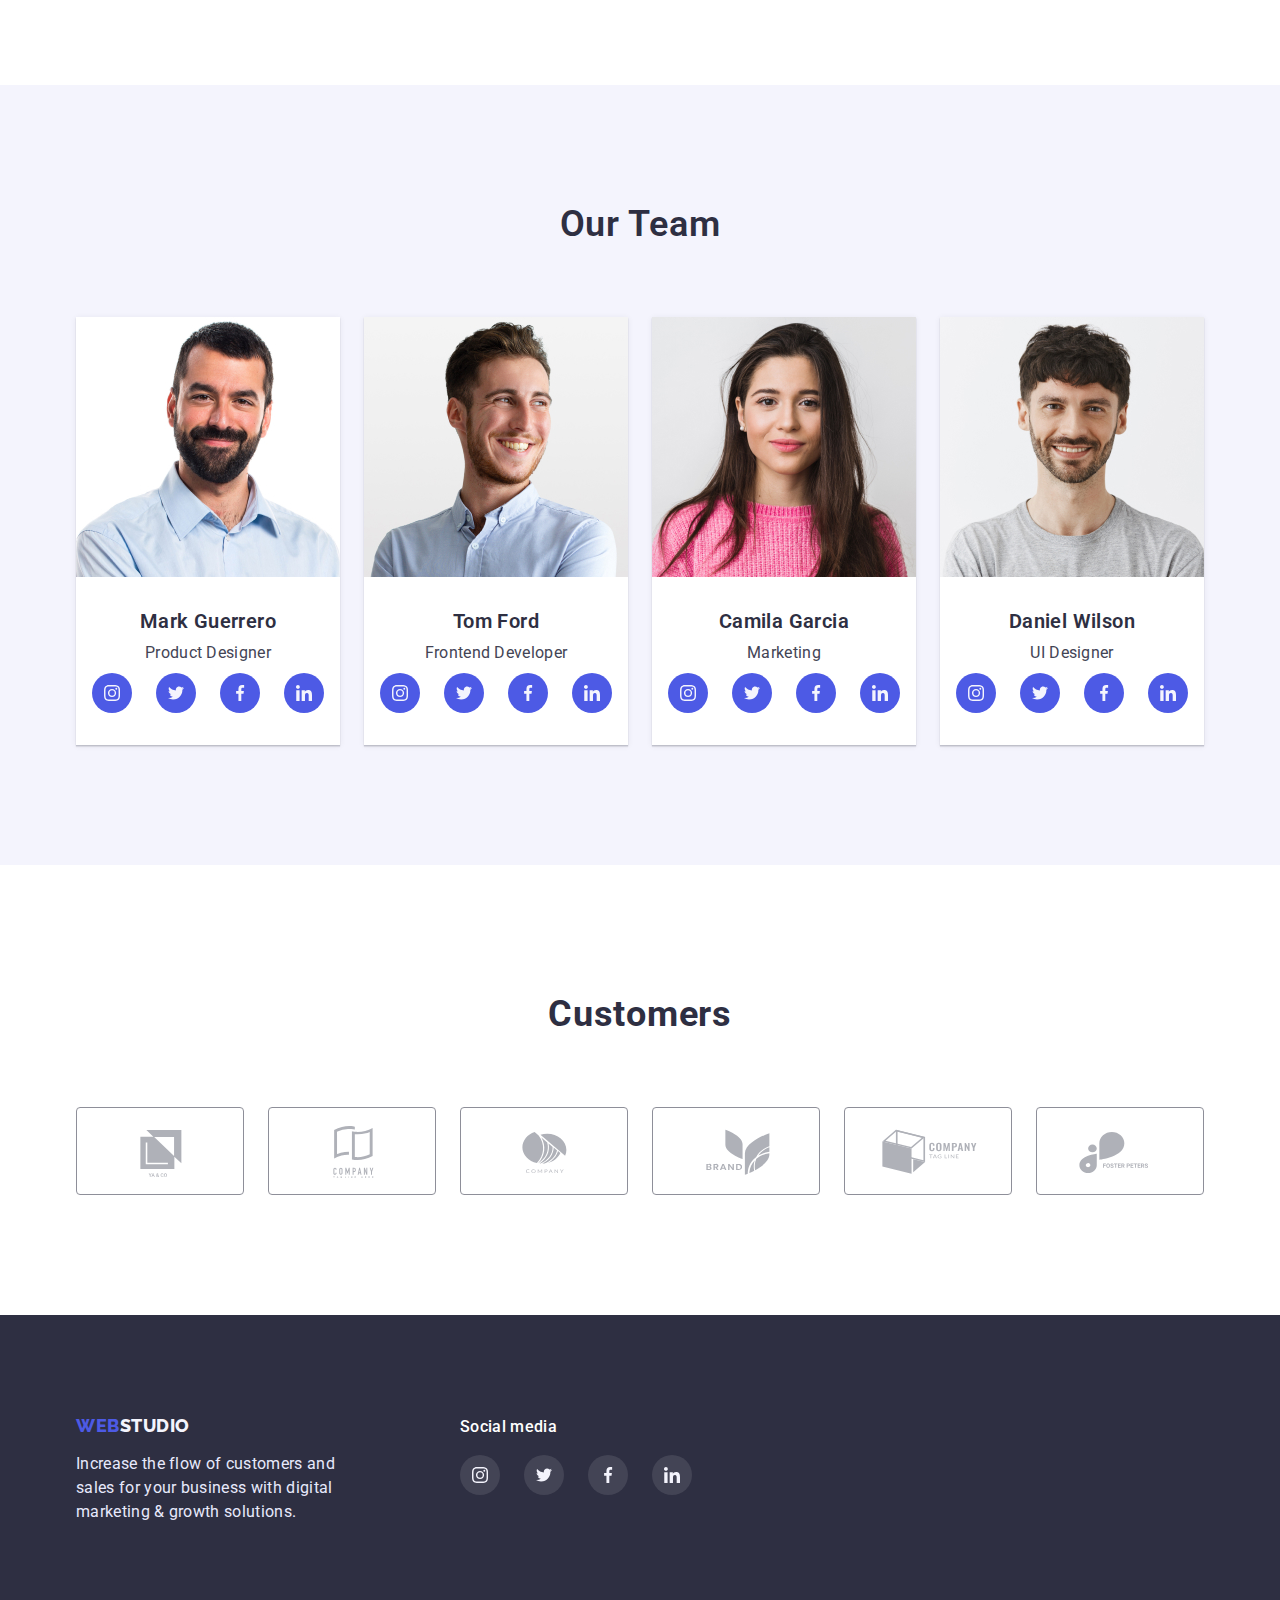
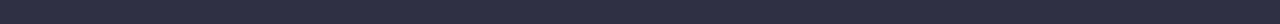
==== commit c836013a: "завершення створення модал вікна" ====
--- a/index.html
+++ b/index.html
@@ -21,7 +21,7 @@
         <nav class="header-nav">
             <ul class="header-list list">
                 <li class="header-item">
-                    <a class="header-link link" href="./index.html">Studio</a>
+                    <a class="header-link link current" href="./index.html">Studio</a>
                 </li>
                 <li class="header-item"><a class="header-link link" href="./portfolio.html">Portfolio</a>
                 </li>
@@ -42,7 +42,7 @@
     <section class="main">
     <div class="container">
         <h1 class="main-title">Effective Solutions for Your Business</h1>
-        <button class="main-btn" type="button">Order Service</button>
+        <button class="main-btn" type="button" data-modal-open>Order Service</button>
     </div>
     </section>
 
@@ -369,15 +369,17 @@
     </div>
     </footer>
 
-<div class="backdrop">
+    <!--Modal-->
+<div class="backdrop is-hidden" data-modal>
 <div class="modal">
+<button type="button" class="modal-close-btn" data-modal-close>
+    <svg class="modal-close-btn-icon" width="8" height="8">
+        <use href="./image/icons.svg#icon-close-black-18dp-2-1"></use></svg>
+ </button>
 </div>
 </div>
-<button type="button" class="modal-close-btn">
-    <svg class="modal-close-btn-icon" width="8" height="8">
-        <use href="./image/icons.svg#icon-Vector"></use></svg>
-</button>
-         
+      
+<script src="./modal.js"></script>
 </body>
 
 
--- a/css/styles.css
+++ b/css/styles.css
@@ -2,6 +2,7 @@
 --first-title-color: #FFFFFF;
 --second-title-color: #2E2F42;
 --text-color: #434455;
+-o-transition: 250ms cubic-bezier(0.4, 0, 0.2, 1);
 }
 
 h1,
@@ -103,8 +104,20 @@
     line-height: 1.5; 
     letter-spacing: 0.02em;
     color: #2E2F42;
-}
-
+    transition: ;
+}
+
+.header-link::after {
+    content: "";
+    position: absolute;
+    width: 100%;
+    height: 4px;
+    background: #404BBF;
+    left: 0;
+    bottom: -24px;
+    border-radius: 2px;
+     
+}
 .contacts {
     display: flex;
     align-items: center;
@@ -180,8 +193,7 @@
     background: #4D5AE5;
     cursor: pointer;
     border: 1px dashed #9747FF;
-
-
+    transition: color 250ms cubic-bezier(0.4, 0, 0.2, 1), background 250ms cubic-bezier(0.4, 0, 0.2, 1);
 }
 
 .main-btn:hover,
@@ -422,6 +434,10 @@
     position: relative;
     overflow: hidden;
 }
+.menu-overlay:hover .overlay,
+.menu-overlay:focus .overlay {
+    transform: translateY(0);
+}
 
 .overlay {
     position: absolute;
@@ -430,9 +446,10 @@
     width: 100%;
     height: 100%;
     
-    overflow: scroll;
-    transform: translate(0, 100%);
-    transform: translate 250ms cubic-bezier(0.4, 0, 0.2, 1);
+    overflow: auto;
+    transform: translateY(100%);
+    transition: transform 250ms cubic-bezier(0.4, 0, 0.2, 1);
+
 
     font-family: 'Roboto';
     font-size: 16px;
@@ -440,14 +457,10 @@
     letter-spacing: 0.02em;
     color: #F4F4FD;
     padding: 40px 32px 164px 32px;
-    background: #4D5AE5;
+    background-color: #4D5AE5;
     background-blend-mode: soft-light;
 }
 
-.menu-overlay:hover .overlay,
-.menu-overlay:focus .overlay {
-    transform: translate(0, 0);
-}
 
 .menu-text {
     font-family: 'Roboto';
@@ -603,20 +616,30 @@
     left: 0;
     width: 100%;
     height: 100%;
-    background: rgba(46, 47, 66, 0.4);
+    background-color: rgba(46, 47, 66, 0.4);
+    transition: opacity 250ms linear, visibility 250ms linear;
 }   
 
  .modal {
     position: absolute;
     top: 50%;
     left: 50%;
-    transform: translate(-50%, -50%);
     width: 408px;
-    height: 586px;
-    background: #FCFCFC;;
-}
-
-.modal-close-btn-icon {
+    min-height: 586px;
+    
+    background: #FCFCFC;
+    box-shadow: 0px 1px 1px rgba(0, 0, 0, 0.14), 0px 1px 3px rgba(0, 0, 0, 0.12), 0px 2px 1px rgba(0, 0, 0, 0.2);
+    border-radius: 4px;
+
+    transform: translate(-50%, -50%) scale(1) rotate(0);
+    transition: transform 250ms linear;
+}
+
+.backdrop.is-hidden .modal {
+    transform: translate(-50%, -50%) scale(0) rotate(-360deg);
+}
+
+.modal-close-btn {
     position: absolute;
     top: 24px;
     right: 24px;
@@ -625,7 +648,25 @@
     align-items: center;
     width: 24px;
     height: 24px;
-    background: transparent;
+    color: #000;
+    background-color: #E7E9FC;
+    border-radius: 50%;
     border: 1px solid rgba(0, 0, 0, 0.1);
     padding: 0;
+    transition: opacity 250ms cubic-bezier(0.4, 0, 0.2, 1);
+}
+
+.modal-close-btn-icon {
+    fill: #000000;
+}
+
+.modal-close-btn:hover,
+.modal-close-btn:focus {
+    background-color: #404BBF;
+}
+
+.is-hidden {
+    opacity: 0;
+    visibility: hidden;
+    pointer-events: none;
 }